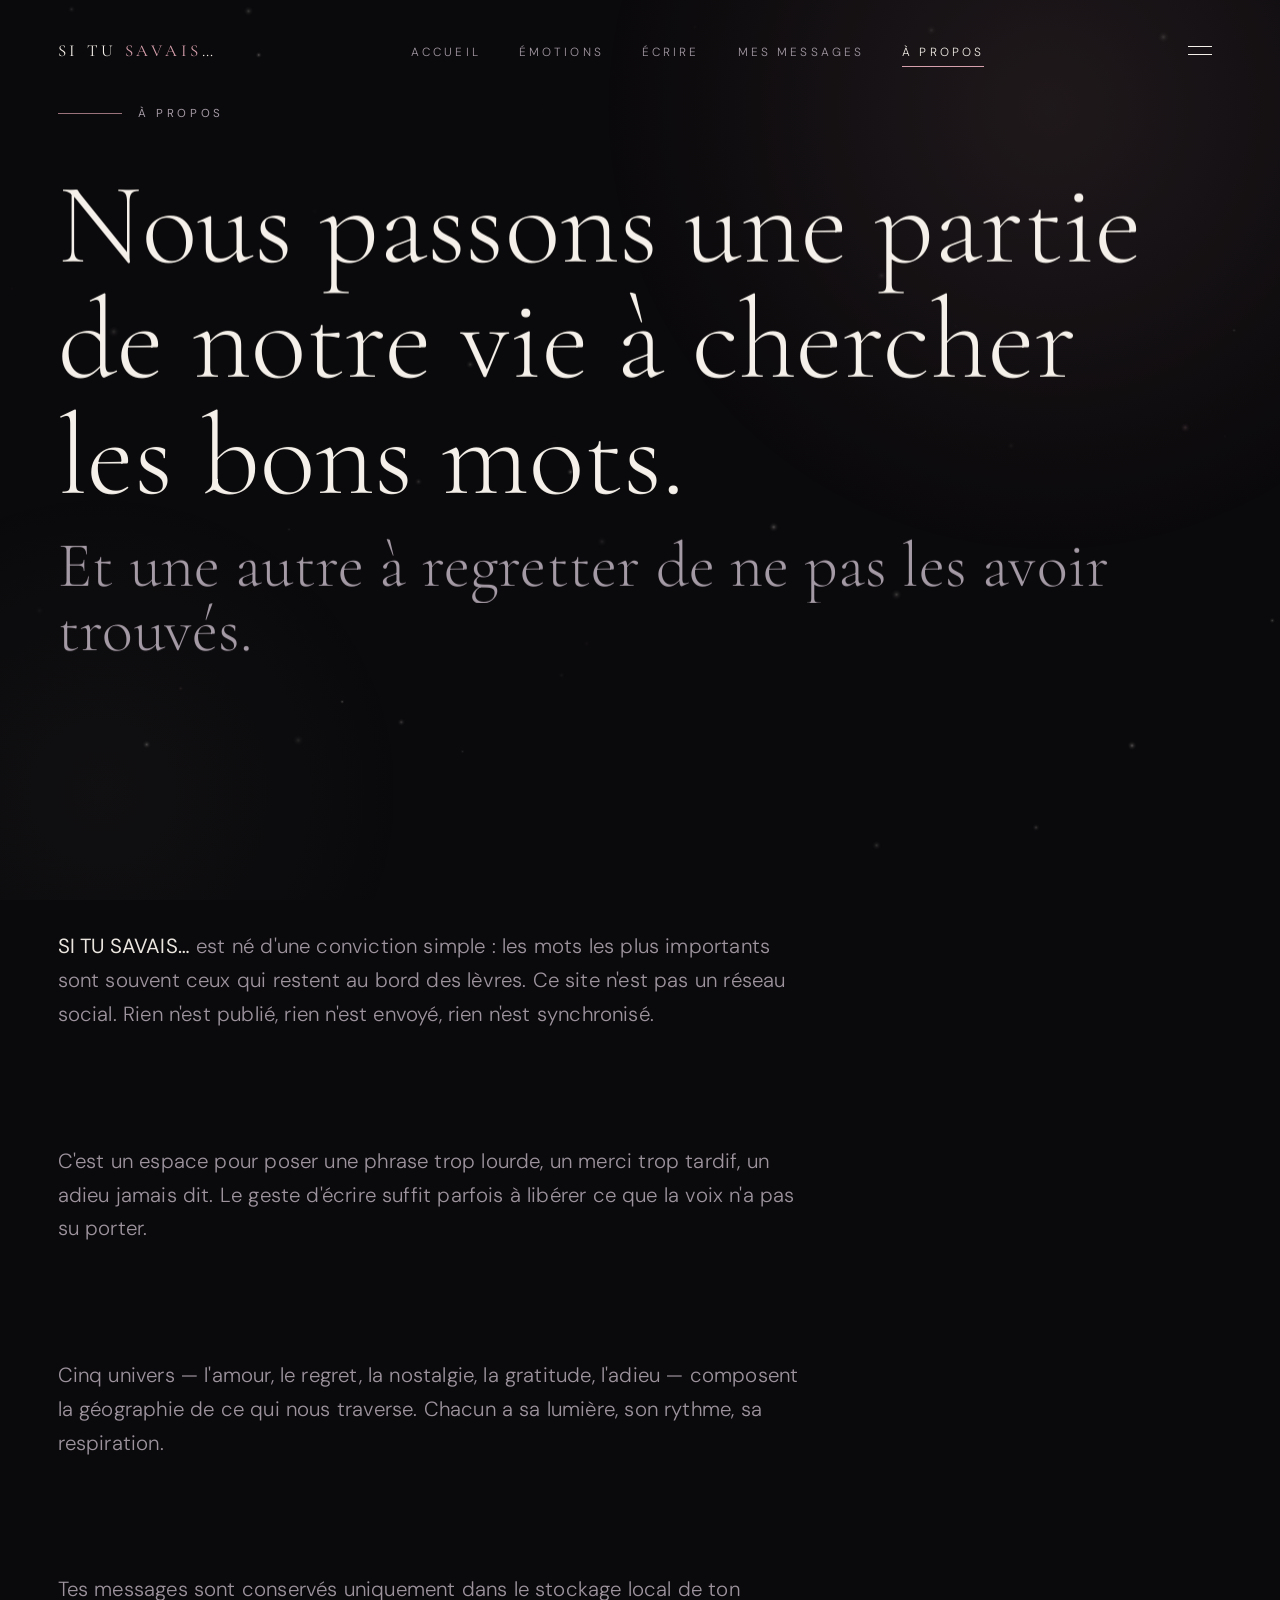
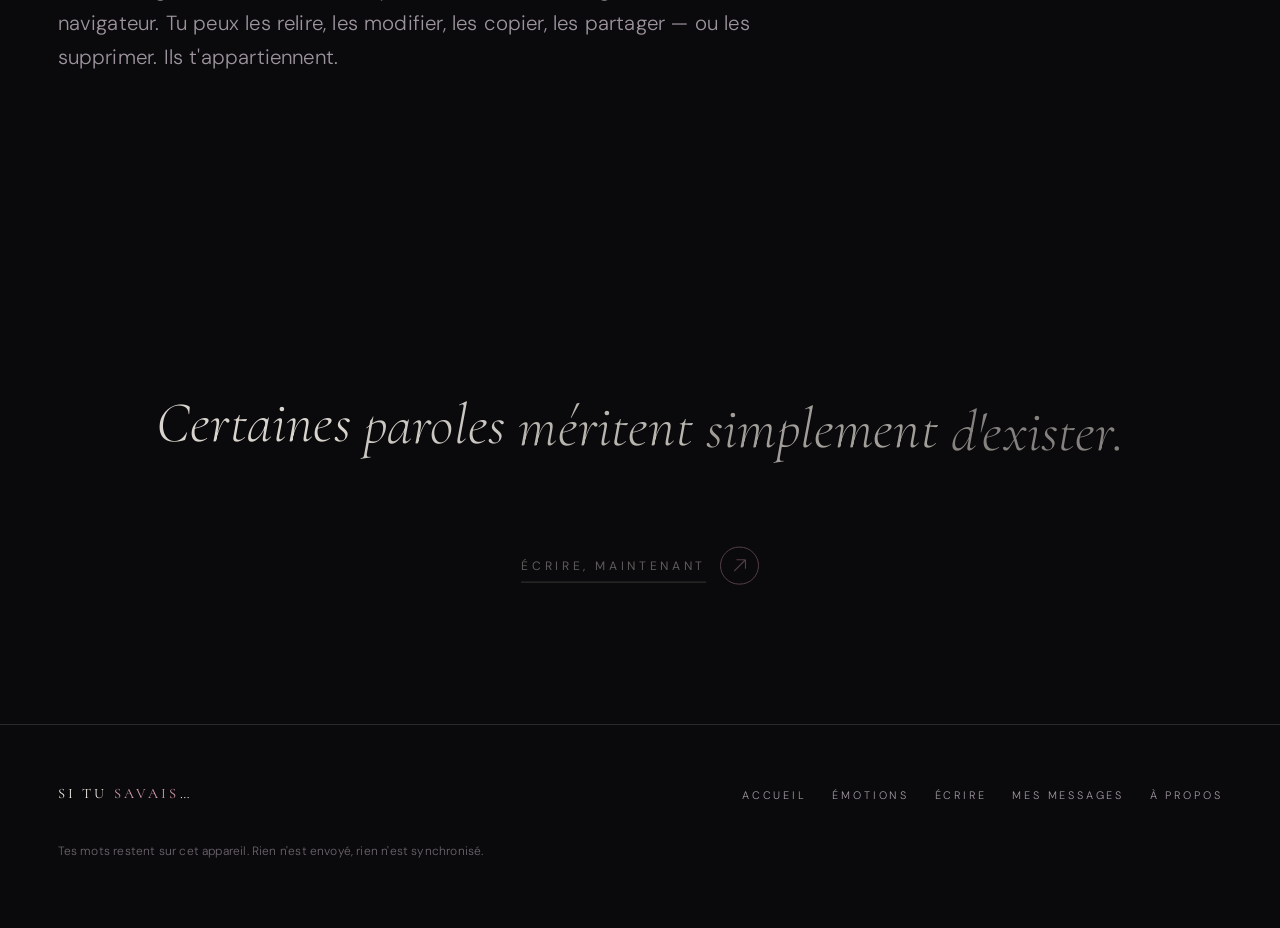
==== a-propos.html @ 4cca42a1 "Creation complète du site si tu le savais" ====
<!DOCTYPE html>
<html lang="fr" class="no-js">
<head>
  <meta charset="UTF-8">
  <meta name="viewport" content="width=device-width, initial-scale=1.0">
  <title>À propos — SI TU SAVAIS…</title>
  <meta name="description" content="Pourquoi cet espace existe : certaines paroles méritent simplement d'exister.">
  <link rel="icon" href="data:image/svg+xml,%3Csvg xmlns='http://www.w3.org/2000/svg' viewBox='0 0 32 32'%3E%3Ccircle cx='16' cy='16' r='5' fill='#D6A0AD'/%3E%3C/svg%3E">
  <link rel="preconnect" href="https://fonts.googleapis.com">
  <link rel="preconnect" href="https://fonts.gstatic.com" crossorigin>
  <link href="https://fonts.googleapis.com/css2?family=Cormorant+Garamond:ital,wght@0,300;0,400;0,500;1,300;1,400&family=DM+Sans:opsz,wght@9..40,300;9..40,400;9..40,500&display=swap" rel="stylesheet">
  <link rel="stylesheet" href="css/main.css">
  <script>document.documentElement.classList.remove('no-js');document.documentElement.classList.add('js');</script>
</head>
<body data-page="about" data-particle-density="28000">

  <a class="skip-link" href="#contenu">Aller au contenu</a>
  <canvas id="particles" aria-hidden="true"></canvas>
  <div class="aura" aria-hidden="true"></div>
  <div class="veil" id="veil" aria-hidden="true"></div>

  <header class="site-header">
    <a class="brand" href="index.html" data-nav="about">SI&nbsp;TU&nbsp;<em>SAVAIS</em>…</a>
    <nav class="nav-desktop" aria-label="Navigation principale">
      <ul class="nav-list">
        <li><a class="nav-link" href="index.html" data-nav="home">Accueil</a></li>
        <li><a class="nav-link" href="emotions.html" data-nav="emotions">Émotions</a></li>
        <li><a class="nav-link" href="ecrire.html" data-nav="ecrire">Écrire</a></li>
        <li><a class="nav-link" href="mes-messages.html" data-nav="messages">Mes messages</a></li>
        <li><a class="nav-link" href="a-propos.html" data-nav="about">À propos</a></li>
      </ul>
    </nav>
    <button class="nav-toggle" aria-expanded="false" aria-controls="menu-overlay" aria-label="Ouvrir le menu">
      <span></span><span></span>
    </button>
  </header>
  <div class="menu-overlay" id="menu-overlay">
    <ul class="menu-overlay__list">
      <li><a class="menu-overlay__link" href="index.html" data-nav="home"><span class="num">01</span>Accueil</a></li>
      <li><a class="menu-overlay__link" href="emotions.html" data-nav="emotions"><span class="num">02</span>Émotions</a></li>
      <li><a class="menu-overlay__link" href="ecrire.html" data-nav="ecrire"><span class="num">03</span>Écrire</a></li>
      <li><a class="menu-overlay__link" href="mes-messages.html" data-nav="messages"><span class="num">04</span>Mes messages</a></li>
      <li><a class="menu-overlay__link" href="a-propos.html" data-nav="about"><span class="num">05</span>À propos</a></li>
    </ul>
    <p class="menu-overlay__foot small-caps">Il y a des choses que le cœur ressent.</p>
  </div>

  <main id="contenu">

    <section class="about-opening shell" aria-label="À propos">
      <div class="eyebrow"><span class="small-caps" data-reveal="fade">À propos</span></div>
      <h1 class="display-xl" data-reveal="lines">Nous passons une partie de notre vie à chercher les bons mots.</h1>
      <h2 class="display-xl" style="color:var(--color-muted);font-size:clamp(1.9rem,5vw,4.2rem);margin-top:1.2rem" data-reveal="lines" data-reveal-delay="0.35">
        Et une autre à regretter de ne pas les avoir trouvés.
      </h2>
    </section>

    <section class="section shell" aria-label="Le concept">
      <div class="about-body">
        <p data-reveal="fade"><strong>SI TU SAVAIS…</strong> est né d'une conviction simple : les mots les plus importants sont souvent ceux qui restent au bord des lèvres. Ce site n'est pas un réseau social. Rien n'est publié, rien n'est envoyé, rien n'est synchronisé.</p>
        <p data-reveal="fade">C'est un espace pour poser une phrase trop lourde, un merci trop tardif, un adieu jamais dit. Le geste d'écrire suffit parfois à libérer ce que la voix n'a pas su porter.</p>
        <p data-reveal="fade">Cinq univers — l'amour, le regret, la nostalgie, la gratitude, l'adieu — composent la géographie de ce qui nous traverse. Chacun a sa lumière, son rythme, sa respiration.</p>
        <p data-reveal="fade" class="meta">Tes messages sont conservés uniquement dans le stockage local de ton navigateur. Tu peux les relire, les modifier, les copier, les partager — ou les supprimer. Ils t'appartiennent.</p>
      </div>
    </section>

    <section class="about-close shell" aria-label="Conclusion">
      <p class="verse" data-reveal="words" style="font-size:clamp(1.8rem,4.5vw,3.6rem)">Certaines paroles méritent simplement d'exister.</p>
      <div class="btn-row" data-reveal="fade" data-reveal-delay="0.3" style="justify-content:center;margin-top:3rem">
        <a class="btn btn--primary" href="ecrire.html">
          <span class="btn-line">Écrire, maintenant</span>
          <span class="btn-orb" aria-hidden="true"><svg viewBox="0 0 12 12" fill="none"><path d="M1 11L11 1M11 1H3M11 1V9" stroke="currentColor" stroke-width="1"/></svg></span>
        </a>
      </div>
    </section>
  </main>


  <footer class="site-footer">
    <div class="shell footer-inner">
      <a class="brand" href="index.html">SI&nbsp;TU&nbsp;<em>SAVAIS</em>…</a>
      <nav aria-label="Navigation pied de page">
        <ul>
          <li><a href="index.html">Accueil</a></li>
          <li><a href="emotions.html">Émotions</a></li>
          <li><a href="ecrire.html">Écrire</a></li>
          <li><a href="mes-messages.html">Mes messages</a></li>
          <li><a href="a-propos.html">À propos</a></li>
        </ul>
      </nav>
      <p class="footer-note">Tes mots restent sur cet appareil. Rien n'est envoyé, rien n'est synchronisé.</p>
    </div>
  </footer>
  <script src="assets/vendor/gsap.min.js"></script>
  <script src="assets/vendor/ScrollTrigger.min.js"></script>
  <script src="assets/vendor/lenis.min.js"></script>
  <script src="js/motion.js"></script>
  <script src="js/particles.js"></script>
  <script src="js/cursor.js"></script>
  <script src="js/store.js"></script>
  <script src="js/app.js"></script>
</body>
</html>
---- css/main.css ----
/* ==========================================================================
   SI TU SAVAIS… — Design system
   Cinéma d'auteur × minimalisme éditorial × motion design
   ========================================================================== */

/* ---------- 1. Variables ---------- */
:root {
  --color-black: #0A090B;
  --color-dark: #151218;
  --color-white: #F5F0E9;
  --color-muted: #A49AA5;
  --color-pink: #D6A0AD;
  --color-red: #A84258;
  --color-red-soft: #C4697E; /* lisibilité accrue pour petits textes chauds */

  --font-display: "Cormorant Garamond", "Cormorant", Georgia, "Times New Roman", serif;
  --font-sans: "DM Sans", "Segoe UI", system-ui, sans-serif;

  --ease-cinema: cubic-bezier(0.19, 1, 0.22, 1);
  --ease-soft: cubic-bezier(0.33, 1, 0.68, 1);

  --shell: 1440px;
  --pad-x: clamp(1.25rem, 4.5vw, 4.5rem);
  --section-y: clamp(7rem, 16vh, 13rem);

  --hairline: 1px solid rgba(245, 240, 233, 0.14);
  --hairline-soft: 1px solid rgba(245, 240, 233, 0.07);

  /* accent par univers (surchargeable) */
  --accent: var(--color-pink);
  --accent-dim: rgba(214, 160, 173, 0.14);
}

body[data-emotion="amour"]     { --accent: var(--color-pink);   --accent-dim: rgba(214,160,173,.13); }
body[data-emotion="regret"]    { --accent: var(--color-red-soft); --accent-dim: rgba(168,66,88,.16); }
body[data-emotion="nostalgie"] { --accent: #B9AECC;             --accent-dim: rgba(185,174,204,.10); }
body[data-emotion="gratitude"] { --accent: #E4C99B;             --accent-dim: rgba(228,201,155,.12); }
body[data-emotion="adieu"]     { --accent: var(--color-muted);  --accent-dim: rgba(164,154,165,.08); }

/* ---------- 2. Base ---------- */
*, *::before, *::after { box-sizing: border-box; }

html {
  scroll-behavior: smooth;
  -webkit-text-size-adjust: 100%;
}

html.is-locked { overflow: hidden; }

body {
  margin: 0;
  background: var(--color-black);
  color: var(--color-white);
  font-family: var(--font-sans);
  font-weight: 300;
  font-size: clamp(1rem, 0.4vw + 0.92rem, 1.125rem);
  line-height: 1.65;
  letter-spacing: 0.01em;
  overflow-x: clip;
  min-height: 100vh;
}

img, svg, canvas { display: block; max-width: 100%; }

::selection { background: var(--color-pink); color: var(--color-black); }

:focus-visible {
  outline: 2px solid var(--color-pink);
  outline-offset: 3px;
  border-radius: 1px;
}

a { color: inherit; text-decoration: none; }
button { font: inherit; color: inherit; background: none; border: none; cursor: pointer; }

/* Scrollbar discrète */
@supports (scrollbar-width: thin) {
  html { scrollbar-width: thin; scrollbar-color: rgba(245,240,233,.18) transparent; }
}

/* ---------- 3. Utilitaires ---------- */
.shell {
  width: min(100% - 2 * var(--pad-x), var(--shell));
  margin-inline: auto;
}

.visually-hidden {
  position: absolute; width: 1px; height: 1px; padding: 0; margin: -1px;
  overflow: hidden; clip: rect(0 0 0 0); white-space: nowrap; border: 0;
}

.skip-link {
  position: fixed; top: 0.75rem; left: 0.75rem; z-index: 500;
  padding: 0.7rem 1.1rem;
  background: var(--color-white); color: var(--color-black);
  font-family: var(--font-sans); font-size: 0.8rem; letter-spacing: 0.08em;
  text-transform: uppercase; text-decoration: none;
  transform: translateY(-300%);
  transition: transform 0.3s var(--ease-soft);
}
.skip-link:focus-visible { transform: translateY(0); }

.hairline-x { border-top: var(--hairline); }

.small-caps {
  font-family: var(--font-sans);
  font-size: 0.72rem;
  font-weight: 400;
  letter-spacing: 0.32em;
  text-transform: uppercase;
  color: var(--color-muted);
}

/* ---------- 4. Typographie expressive ---------- */
.display-xxl {
  font-family: var(--font-display);
  font-weight: 300;
  font-size: clamp(3.4rem, 13.5vw, 12.5rem);
  line-height: 0.95;
  letter-spacing: 0.015em;
  margin: 0;
}
.display-xl {
  font-family: var(--font-display);
  font-weight: 300;
  font-size: clamp(2.9rem, 9vw, 8rem);
  line-height: 1;
  margin: 0;
}
.display-lg {
  font-family: var(--font-display);
  font-weight: 300;
  font-size: clamp(2.3rem, 6.5vw, 5.5rem);
  line-height: 1.05;
  margin: 0;
}
.display-md {
  font-family: var(--font-display);
  font-weight: 300;
  font-size: clamp(1.7rem, 3.6vw, 3.1rem);
  line-height: 1.15;
  margin: 0;
}
.verse {
  font-family: var(--font-display);
  font-style: italic;
  font-weight: 300;
  font-size: clamp(1.5rem, 3.2vw, 2.9rem);
  line-height: 1.35;
  margin: 0;
}
.lead {
  font-family: var(--font-display);
  font-weight: 300;
  font-size: clamp(1.25rem, 2.2vw, 1.9rem);
  line-height: 1.5;
  color: var(--color-white);
  max-width: 34ch;
}
.meta { color: var(--color-muted); font-size: 0.85rem; }
.accent { color: var(--accent); }

/* Masques typographiques posés par le moteur JS */
.l { display: block; overflow: hidden; padding-bottom: 0.14em; margin-bottom: -0.14em; }
.l-in { display: block; will-change: transform; }
.w { display: inline-block; white-space: pre; }
.ch { display: inline-block; white-space: pre; will-change: transform; }

/* Défaillance douce : si le moteur ne démarre pas, tout reste visible */
html.no-anim [data-reveal],
html.no-js [data-reveal] { opacity: 1 !important; transform: none !important; filter: none !important; }
html.no-anim .l-in { transform: none !important; }
html.no-anim .ch { transform: none !important; opacity: 1 !important; }

/* ---------- 5. Couches d'ambiance ---------- */
#particles {
  position: fixed; inset: 0; z-index: 0;
  pointer-events: none;
}
.aura {
  position: fixed; inset: 0; z-index: 0; pointer-events: none;
  background:
    radial-gradient(58vw 58vw at 82% 12%, var(--accent-dim), transparent 62%),
    radial-gradient(44vw 44vw at 8% 88%, rgba(245,240,233,0.045), transparent 60%);
  opacity: 0;
}
html.no-js .aura, html.no-anim .aura { opacity: 1; }

.grain {
  position: fixed; inset: -50%; z-index: 90; pointer-events: none;
  width: 200%; height: 200%;
  background-image: url("data:image/svg+xml,%3Csvg xmlns='http://www.w3.org/2000/svg' width='240' height='240'%3E%3Cfilter id='n'%3E%3CfeTurbulence type='fractalNoise' baseFrequency='0.9' numOctaves='2' stitchTiles='stitch'/%3E%3C/filter%3E%3Crect width='100%25' height='100%25' filter='url(%23n)' opacity='0.5'/%3E%3C/svg%3E");
  opacity: 0.05;
  mix-blend-mode: overlay;
}

main { position: relative; z-index: 1; }

/* ---------- 6. Header / navigation ---------- */
.site-header {
  position: fixed; top: 0; left: 0; right: 0; z-index: 120;
  padding: 1.4rem var(--pad-x);
  display: flex; align-items: center; justify-content: space-between;
  mix-blend-mode: normal;
  opacity: 0; /* révélé par JS */
}
html.no-js .site-header, html.no-anim .site-header { opacity: 1; }

.brand {
  font-family: var(--font-display);
  font-size: 1.05rem;
  letter-spacing: 0.22em;
  text-transform: uppercase;
  font-weight: 400;
}
.brand em { font-style: normal; color: var(--color-pink); }

.nav-desktop { display: none; }
.nav-list {
  display: flex; gap: clamp(1.4rem, 3vw, 2.8rem);
  list-style: none; margin: 0; padding: 0;
}
.nav-link {
  position: relative;
  font-size: 0.74rem;
  letter-spacing: 0.26em;
  text-transform: uppercase;
  color: var(--color-muted);
  padding: 0.6rem 0;
  transition: color 0.4s var(--ease-soft);
}
.nav-link::after {
  content: "";
  position: absolute; left: 0; bottom: 0.15rem;
  width: 100%; height: 1px;
  background: currentColor;
  transform: scaleX(0); transform-origin: right;
  transition: transform 0.55s var(--ease-cinema);
}
.nav-link:hover, .nav-link:focus-visible { color: var(--color-white); }
.nav-link:hover::after, .nav-link:focus-visible::after { transform: scaleX(1); transform-origin: left; }
.nav-link[aria-current="page"] { color: var(--color-white); }
.nav-link[aria-current="page"]::after { transform: scaleX(1); background: var(--color-pink); }

@media (min-width: 900px) {
  .site-header { padding-block: 1.8rem; }
  .nav-desktop { display: block; }
  .nav-toggle { display: none; }
}

/* Bouton menu mobile */
.nav-toggle {
  position: relative; z-index: 310;
  display: inline-flex; flex-direction: column; justify-content: center; gap: 7px;
  width: 44px; height: 44px; padding: 10px;
}
.nav-toggle span {
  display: block; height: 1px; width: 100%;
  background: var(--color-white);
  transition: transform 0.5s var(--ease-cinema), opacity 0.3s;
}
.nav-toggle[aria-expanded="true"] span:nth-child(1) { transform: translateY(4px) rotate(45deg); }
.nav-toggle[aria-expanded="true"] span:nth-child(2) { transform: translateY(-4px) rotate(-45deg); }

/* Menu plein écran */
.menu-overlay {
  position: fixed; inset: 0; z-index: 300;
  display: grid; align-content: center;
  padding: var(--pad-x);
  background: rgba(10, 9, 11, 0.96);
  visibility: hidden; opacity: 0;
}
.menu-overlay.is-open { visibility: visible; }
.menu-overlay__list { list-style: none; margin: 0; padding: 0; display: grid; gap: 0.4rem; }
.menu-overlay__link {
  display: inline-block;
  font-family: var(--font-display);
  font-size: clamp(2.2rem, 9vw, 4rem);
  line-height: 1.25;
  color: var(--color-white);
}
.menu-overlay__link .num {
  font-family: var(--font-sans);
  font-size: 0.7rem; letter-spacing: 0.3em; color: var(--color-muted);
  margin-right: 1rem; vertical-align: super;
}
.menu-overlay__foot { margin-top: 3rem; }

/* ---------- 7. Boutons ---------- */
.btn {
  --btn-gap: 0.9rem;
  display: inline-flex; align-items: center; gap: var(--btn-gap);
  padding: 1.05rem 0.4rem;
  font-size: 0.76rem; font-weight: 400;
  letter-spacing: 0.3em; text-transform: uppercase;
  color: var(--color-white);
  min-height: 44px;
}
.btn .btn-line {
  position: relative; display: inline-block;
}
.btn .btn-line::after {
  content: ""; position: absolute; left: 0; bottom: -0.45rem;
  width: 100%; height: 1px; background: currentColor;
  transform: scaleX(1); transform-origin: left;
  transition: transform 0.6s var(--ease-cinema);
  opacity: 0.55;
}
.btn .btn-orb {
  display: inline-flex; align-items: center; justify-content: center;
  width: 2.4rem; height: 2.4rem;
  border: 1px solid rgba(245, 240, 233, 0.28);
  border-radius: 50%;
  transition: transform 0.6s var(--ease-cinema), background-color 0.4s, border-color 0.4s;
}
.btn .btn-orb svg { width: 0.85rem; height: 0.85rem; stroke: currentColor; }
.btn:hover .btn-orb, .btn:focus-visible .btn-orb {
  transform: translate(3px, -3px);
  background: var(--accent-dim);
  border-color: var(--accent);
}
.btn:hover .btn-line::after, .btn:focus-visible .btn-line::after { transform: scaleX(0.35); }
.btn--primary .btn-orb { border-color: var(--accent); color: var(--accent); }
.btn--ghost { color: var(--color-muted); }
.btn--ghost:hover, .btn--ghost:focus-visible { color: var(--color-white); }

.btn-row { display: flex; flex-wrap: wrap; gap: clamp(1.2rem, 3vw, 2.8rem); align-items: center; }

/* ---------- 8. Voile de transition entre pages ---------- */
.veil {
  position: fixed; inset: 0; z-index: 400;
  background: var(--color-black);
  transform: scaleY(0); transform-origin: top;
  pointer-events: none;
  visibility: hidden;
}
.veil::after {
  content: ""; position: absolute; left: 0; right: 0; top: 50%; height: 1px;
  background: linear-gradient(90deg, transparent, rgba(214,160,173,0.5), transparent);
}
html.no-js .veil, html.no-anim .veil { display: none; }

/* ---------- 9. Introduction cinématique ---------- */
.intro {
  position: fixed; inset: 0; z-index: 600;
  background: var(--color-black);
  display: grid; place-items: center;
  overflow: hidden;
}
html.no-js .intro { display: none; }

.intro__stage { position: relative; width: 100%; height: 100%; }
#intro-particles { position: absolute; inset: 0; }

.intro__core {
  position: absolute; left: 50%; top: 50%;
  width: 8px; height: 8px; margin: -4px 0 0 -4px;
  border-radius: 50%;
  background: radial-gradient(circle, #fff 0%, var(--color-pink) 55%, transparent 75%);
  box-shadow: 0 0 22px 4px rgba(214, 160, 173, 0.5), 0 0 90px 24px rgba(214, 160, 173, 0.16);
  opacity: 0;
}

.intro__phrase {
  position: absolute; inset: 0;
  display: grid; place-content: center; text-align: center;
  padding: 0 var(--pad-x);
}
.intro__phrase .verse { font-size: clamp(1.6rem, 4vw, 3.4rem); }

.intro__beam {
  position: absolute; left: 0; right: 0; top: 50%;
  height: 1px; margin-top: -0.5px;
  background: linear-gradient(90deg, transparent, var(--color-white) 18%, var(--color-pink) 50%, var(--color-white) 82%, transparent);
  transform: scaleX(0);
  box-shadow: 0 0 18px rgba(214,160,173,0.55);
  opacity: 0;
}

.intro__frag { /* fragments typographiques */
  position: absolute;
  font-family: var(--font-sans);
  font-size: 0.72rem; letter-spacing: 0.42em;
  text-transform: uppercase;
  color: var(--color-muted);
  opacity: 0;
  white-space: nowrap;
}

.intro__title {
  position: absolute; inset: 0;
  display: grid; place-content: center; text-align: center;
  padding: 0 var(--pad-x);
}
.intro__title .display-xxl { letter-spacing: 0.06em; }
.intro__title .glow {
  position: absolute; left: 50%; top: 50%;
  width: 72vmin; height: 72vmin; transform: translate(-50%, -50%);
  background: radial-gradient(circle, rgba(214,160,173,0.16), transparent 60%);
  opacity: 0; pointer-events: none;
}
.intro__title .tg { display: inline-block; overflow: hidden; padding-bottom: 0.1em; margin-bottom: -0.1em; }
.intro__title .tg-in { display: inline-block; will-change: transform; }

.intro__phrase2 {
  position: absolute; left: 0; right: 0; top: calc(50% + clamp(4.5rem, 16vw, 12rem));
  text-align: center; opacity: 0;
}
.intro__phrase2 .verse { font-size: clamp(1.1rem, 2.4vw, 1.8rem); color: var(--color-muted); }

.intro__skip {
  position: absolute; bottom: clamp(1.6rem, 5vh, 3.2rem); left: 50%;
  transform: translateX(-50%);
  font-size: 0.68rem; letter-spacing: 0.34em; text-transform: uppercase;
  color: var(--color-muted);
  padding: 0.9rem 1.2rem;
  opacity: 0;
  transition: color 0.4s;
}
.intro__skip:hover, .intro__skip:focus-visible { color: var(--color-white); }
.intro__skip::after {
  content: ""; position: absolute; left: 50%; bottom: 0.35rem;
  width: 3.5rem; height: 1px; margin-left: -1.75rem;
  background: currentColor; opacity: 0.4;
}

/* ---------- 10. Sections génériques ---------- */
.section { position: relative; padding-block: var(--section-y); }
.section--full { min-height: 100svh; display: grid; align-content: center; }

.eyebrow {
  display: flex; align-items: center; gap: 1rem;
  margin-bottom: clamp(2rem, 5vh, 3.5rem);
}
.eyebrow::before {
  content: ""; width: clamp(2rem, 5vw, 4rem); height: 1px;
  background: var(--accent); opacity: 0.7;
}

/* ---------- 11. Accueil — HERO ---------- */
.hero {
  min-height: 100svh;
  display: grid; align-content: end;
  padding-block: clamp(7rem, 18vh, 11rem) clamp(4rem, 9vh, 7rem);
  position: relative;
}
.hero__meta {
  position: absolute; top: 50%; right: var(--pad-x);
  transform: translateY(-50%) rotate(180deg);
  writing-mode: vertical-rl;
  display: none;
}
@media (min-width: 1100px) { .hero__meta { display: block; } }
.hero__index {
  position: absolute; top: clamp(7rem, 16vh, 10rem); right: var(--pad-x);
  font-family: var(--font-display); font-style: italic;
  color: var(--color-muted); font-size: clamp(0.95rem, 1.4vw, 1.2rem);
}
.hero__title { margin-bottom: clamp(2rem, 5vh, 3.5rem); }
.hero__title .row { display: block; }
.hero__title .indent { padding-left: clamp(2rem, 12vw, 12rem); }
.hero__sub { display: grid; gap: 1.1rem; max-width: 46ch; margin-bottom: clamp(2.6rem, 6vh, 4rem); }
.hero__sub p { margin: 0; color: var(--color-muted); font-size: clamp(1rem, 1.4vw, 1.2rem); }
.hero__sub p strong { color: var(--color-white); font-weight: 400; }
.hero__scroll {
  position: absolute; bottom: clamp(1.4rem, 4vh, 2.6rem); right: var(--pad-x);
  font-size: 0.65rem; letter-spacing: 0.3em; text-transform: uppercase; color: var(--color-muted);
  display: flex; align-items: center; gap: 0.8rem;
}
.hero__scroll::after {
  content: ""; width: 1px; height: 2.6rem; background: var(--color-muted); opacity: 0.5;
  animation: heroLine 2.6s var(--ease-soft) infinite;
}
@keyframes heroLine {
  0% { transform: scaleY(0); transform-origin: top; }
  50% { transform: scaleY(1); transform-origin: top; }
  51% { transform-origin: bottom; }
  100% { transform: scaleY(0); transform-origin: bottom; }
}

/* ---------- 12. Accueil — LE SILENCE ---------- */
.silence { height: 240vh; position: relative; }
.silence__sticky {
  position: sticky; top: 0; height: 100svh;
  display: grid; place-items: center;
  overflow: clip;
}
.silence__frame { text-align: center; padding: 0 var(--pad-x); position: relative; width: 100%; }
.silence__p { position: relative; }
.silence__p + .silence__p { position: absolute; inset: 0; display: grid; place-items: center; }
.silence__p .num {
  display: block; margin-bottom: 1.6rem;
  font-size: 0.68rem; letter-spacing: 0.4em; color: var(--color-muted);
}
.silence__rule {
  width: 1px; height: clamp(4rem, 12vh, 8rem);
  margin: 2.4rem auto 0; background: rgba(245,240,233,0.25);
  transform: scaleY(0); transform-origin: top;
}
html.no-js .silence, html.no-anim .silence { height: auto; }
html.no-js .silence__sticky, html.no-anim .silence__sticky { height: auto; padding-block: var(--section-y); position: relative; }
html.no-js .silence__p + .silence__p, html.no-anim .silence__p + .silence__p { position: static; margin-top: 4rem; }
html.no-js .silence__rule, html.no-anim .silence__rule { transform: none; }

/* ---------- 13. Accueil — LES CINQ ÉMOTIONS ---------- */
.emotions-list { display: block; }
.emotion-row {
  position: relative;
  display: grid;
  grid-template-columns: auto 1fr auto;
  align-items: baseline;
  gap: clamp(1rem, 4vw, 4rem);
  padding: clamp(2.4rem, 6vh, 4.2rem) 0;
  border-top: var(--hairline);
  overflow: clip;
}
.emotion-row:last-child { border-bottom: var(--hairline); }
.emotion-row::before {
  content: ""; position: absolute; inset: 0;
  background: radial-gradient(60vw 120% at var(--rx, 30%) 50%, var(--row-tint, rgba(214,160,173,.08)), transparent 70%);
  opacity: 0; transition: opacity 0.8s var(--ease-soft);
  pointer-events: none;
}
.emotion-row:hover::before, .emotion-row:focus-visible::before { opacity: 1; }
.emotion-row__num {
  font-family: var(--font-display); font-style: italic;
  color: var(--color-muted); font-size: clamp(0.9rem, 1.5vw, 1.25rem);
  min-width: 2.6rem;
}
.emotion-row__body { min-width: 0; }
.emotion-row__name {
  font-family: var(--font-display); font-weight: 300;
  font-size: clamp(2.6rem, 8.5vw, 7.5rem);
  line-height: 1;
  margin: 0;
  transition: transform 0.9s var(--ease-cinema), color 0.6s;
}
.emotion-row:hover .emotion-row__name,
.emotion-row:focus-visible .emotion-row__name { transform: translateX(clamp(0.6rem, 2vw, 2rem)); color: var(--row-accent, var(--color-pink)); }
.emotion-row__quote {
  margin: 0.9rem 0 0;
  font-family: var(--font-display); font-style: italic;
  color: var(--color-muted);
  font-size: clamp(1rem, 1.8vw, 1.35rem);
  max-width: 38ch;
  opacity: 0.85;
  transition: opacity 0.6s;
}
.emotion-row:hover .emotion-row__quote { opacity: 1; }
.emotion-row__arrow {
  align-self: center;
  width: 2.6rem; height: 2.6rem;
  display: grid; place-items: center;
  border: 1px solid rgba(245,240,233,0.2); border-radius: 50%;
  color: var(--color-muted);
  transition: transform 0.7s var(--ease-cinema), color 0.5s, border-color 0.5s;
}
.emotion-row__arrow svg { width: 0.8rem; height: 0.8rem; }
.emotion-row:hover .emotion-row__arrow,
.emotion-row:focus-visible .emotion-row__arrow {
  transform: rotate(45deg);
  color: var(--color-white); border-color: var(--row-accent, var(--color-pink));
}

/* ---------- 14. Accueil — MOTS JAMAIS ENVOYÉS ---------- */
.unsent { min-height: 110svh; display: grid; align-content: center; text-align: center; }
.unsent__stage {
  position: relative;
  min-height: clamp(16rem, 34vh, 24rem);
  display: grid; place-items: center;
  margin-block: clamp(2.5rem, 6vh, 4rem);
}
.unsent__item {
  position: absolute; inset: 0;
  display: grid; place-items: center;
  padding: 0 var(--pad-x);
  visibility: hidden;
}
.unsent__item.is-active { visibility: visible; }
.unsent__item .verse { max-width: 24ch; }
.unsent__count { margin-top: 1.2rem; }

/* ---------- 15. Accueil — CTA ---------- */
.cta-final { min-height: 90svh; display: grid; place-content: center; text-align: center; }
.cta-final .verse { max-width: 22ch; margin-inline: auto; }
.cta-final .btn-row { justify-content: center; margin-top: clamp(2.5rem, 6vh, 4rem); }

/* ---------- 16. Pages émotion ---------- */
.emotion-hero {
  min-height: 100svh;
  display: grid; align-content: center;
  position: relative;
  overflow: clip;
  padding-top: clamp(6rem, 14vh, 9rem);
}
.emotion-hero__num {
  position: absolute; top: clamp(6.5rem, 15vh, 9.5rem); left: var(--pad-x);
}
.emotion-hero__center { text-align: left; max-width: 1200px; }
.emotion-hero__name { margin: 1.2rem 0 2rem; }
.emotion-hero__phrase { max-width: 30ch; }
.emotion-hero__hint {
  position: absolute; bottom: clamp(1.6rem, 5vh, 3rem); left: 50%;
  transform: translateX(-50%);
  font-size: 0.66rem; letter-spacing: 0.34em; text-transform: uppercase;
  color: var(--color-muted);
}

/* mots flottants décoratifs (AMOUR / NOSTALGIE) */
.float-word {
  position: absolute;
  font-family: var(--font-display); font-style: italic;
  color: var(--color-muted);
  opacity: 0;
  pointer-events: none;
  white-space: nowrap;
}
.float-word--lg { font-size: clamp(1.4rem, 3vw, 2.6rem); color: rgba(245,240,233,0.4); }

/* fragments narratifs communs */
.fragments { display: grid; gap: clamp(5rem, 14vh, 9rem); }
.fragment { display: grid; grid-template-columns: 1fr min(56ch, 62%); gap: clamp(1.5rem, 4vw, 4rem); align-items: start; }
.fragment__num { color: var(--color-muted); padding-top: 0.6em; }
.fragment--right { grid-template-columns: min(56ch, 62%) 1fr; }
.fragment--right .fragment__num { order: 2; text-align: right; }
.fragment__text .verse { color: var(--color-white); }

.emotion-narration { border-top: var(--hairline); padding-top: clamp(3rem, 8vh, 5rem); }
.emotion-narration .narration {
  font-family: var(--font-display);
  font-size: clamp(1.3rem, 2.4vw, 2rem);
  line-height: 1.6;
  max-width: 52ch;
  color: var(--color-white);
}
.emotion-narration .narration em { color: var(--accent); font-style: italic; }

.emotion-next {
  border-top: var(--hairline);
  padding-block: clamp(4rem, 10vh, 7rem);
  display: grid; gap: clamp(2rem, 5vh, 3rem);
}
.emotion-next__row { display: flex; justify-content: space-between; align-items: center; gap: 2rem; flex-wrap: wrap; }
.next-link { display: inline-flex; align-items: baseline; gap: 1.2rem; }
.next-link .label { font-size: 0.68rem; letter-spacing: 0.3em; text-transform: uppercase; color: var(--color-muted); }
.next-link .target {
  font-family: var(--font-display);
  font-size: clamp(1.8rem, 4vw, 3.2rem);
  transition: color 0.5s, transform 0.8s var(--ease-cinema);
  display: inline-block;
}
.next-link:hover .target { color: var(--color-pink); transform: translateX(0.6rem); }

/* ---------- 17. Hub émotions ---------- */
.emotions-hub-intro { min-height: 78svh; display: grid; align-content: center; }

/* ---------- 18. Éditeur ---------- */
.editor-grid {
  display: grid; gap: clamp(3rem, 6vw, 5.5rem);
  grid-template-columns: 1fr;
}
@media (min-width: 1000px) {
  .editor-grid { grid-template-columns: minmax(0, 7fr) minmax(0, 5fr); align-items: start; }
}
.field { display: grid; gap: 0.7rem; margin-bottom: 2.4rem; border: none; padding: 0; }
.field > label, .field > .field-label {
  font-size: 0.7rem; letter-spacing: 0.3em; text-transform: uppercase; color: var(--color-muted);
}
.field input, .field select, .field textarea {
  font-family: var(--font-display);
  font-size: 1.25rem;
  color: var(--color-white);
  background: transparent;
  border: none; border-bottom: var(--hairline);
  border-radius: 0;
  padding: 0.7rem 0.1rem;
  width: 100%;
  transition: border-color 0.4s;
}
.field textarea { min-height: 11rem; resize: vertical; line-height: 1.6; }
.field input:focus, .field select:focus, .field textarea:focus {
  outline: none; border-bottom-color: var(--color-pink);
}
.field select {
  appearance: none; -webkit-appearance: none;
  background-image: url("data:image/svg+xml,%3Csvg xmlns='http://www.w3.org/2000/svg' width='12' height='8' viewBox='0 0 12 8'%3E%3Cpath d='M1 1l5 5 5-5' fill='none' stroke='%23A49AA5' stroke-width='1'/%3E%3C/svg%3E");
  background-repeat: no-repeat; background-position: right 0.3rem center;
  cursor: pointer;
}
.field select option { background: var(--color-dark); color: var(--color-white); }
.field__hint { display: flex; justify-content: space-between; gap: 1rem; }
.field__error { color: var(--color-red-soft); font-size: 0.85rem; min-height: 1.2em; margin: 0; }

/* aperçu live */
.preview { position: sticky; top: 7rem; }
.preview__stage {
  position: relative;
  border: var(--hairline-soft);
  padding: clamp(2rem, 4vw, 3.2rem);
  min-height: 22rem;
  display: grid; grid-template-rows: auto 1fr auto; gap: 1.5rem;
  background: radial-gradient(80% 60% at 50% 0%, rgba(214,160,173,0.05), transparent 70%);
}
.preview__msg {
  font-family: var(--font-display); font-style: italic;
  font-size: clamp(1.3rem, 2vw, 1.7rem); line-height: 1.55;
  overflow-wrap: break-word;
}
.preview__placeholder { color: rgba(245,240,233,0.35); }
.preview__sign { text-align: right; color: var(--color-muted); font-family: var(--font-display); font-size: 1.1rem; }

/* Scène de révélation */
.reveal-scene {
  position: fixed; inset: 0; z-index: 350;
  background: var(--color-black);
  display: grid;
  grid-template-rows: 1fr auto;
  padding: clamp(2rem, 6vh, 4rem) var(--pad-x);
  visibility: hidden; opacity: 0;
}
.reveal-scene.is-open { visibility: visible; }
.preview__msg, .reveal-scene__msg { white-space: pre-wrap; }
.reveal-scene__body { display: grid; place-content: center; text-align: center; gap: 2.2rem; }
.reveal-scene__emotion { justify-self: center; }
.reveal-scene__msg {
  font-family: var(--font-display); font-style: italic;
  font-size: clamp(1.6rem, 3.6vw, 3rem); line-height: 1.5;
  max-width: 30ch; margin-inline: auto;
  overflow-wrap: break-word;
}
.reveal-scene__meta { color: var(--color-muted); font-family: var(--font-display); font-size: 1.15rem; }
.reveal-scene__actions {
  display: flex; flex-wrap: wrap; justify-content: center; gap: clamp(1rem, 3vw, 2.4rem);
  padding-top: clamp(1.5rem, 4vh, 2.5rem);
}

/* ---------- 19. Mes messages ---------- */
.filters { display: flex; flex-wrap: wrap; gap: 0.6rem 1.6rem; margin-bottom: clamp(2.5rem, 6vh, 4rem); }
.filter-btn {
  font-size: 0.7rem; letter-spacing: 0.26em; text-transform: uppercase;
  color: var(--color-muted); padding: 0.8rem 0.2rem; min-height: 44px;
  position: relative;
  transition: color 0.4s;
}
.filter-btn::after {
  content: ""; position: absolute; left: 0; bottom: 0.45rem; width: 100%; height: 1px;
  background: var(--color-pink); transform: scaleX(0); transform-origin: left;
  transition: transform 0.5s var(--ease-cinema);
}
.filter-btn[aria-pressed="true"] { color: var(--color-white); }
.filter-btn[aria-pressed="true"]::after { transform: scaleX(1); }

.msg-row {
  display: grid;
  grid-template-columns: minmax(0, 1fr) auto;
  gap: 1rem 2rem;
  align-items: baseline;
  width: 100%; text-align: left;
  padding: clamp(1.8rem, 4vh, 2.6rem) 0;
  border-top: var(--hairline);
  transition: transform 0.8s var(--ease-cinema);
}
.msg-row:hover, .msg-row:focus-visible { transform: translateX(0.8rem); }
.msg-row:last-of-type { border-bottom: var(--hairline); }
.msg-row__emotion { grid-column: 1 / -1; color: var(--msg-accent, var(--color-pink)); }
.msg-row__excerpt {
  margin: 0;
  font-family: var(--font-display); font-style: italic;
  font-size: clamp(1.15rem, 2vw, 1.55rem);
  color: var(--color-white);
  overflow: hidden; text-overflow: ellipsis; white-space: nowrap;
}
.msg-row__meta { color: var(--color-muted); font-size: 0.82rem; white-space: nowrap; }

.empty-state {
  min-height: 60svh; display: grid; place-content: center; justify-items: center;
  text-align: center; gap: 2.4rem;
}
.empty-state__dot {
  width: 10px; height: 10px; border-radius: 50%;
  background: radial-gradient(circle, #fff 0%, var(--color-pink) 60%, transparent 78%);
  box-shadow: 0 0 26px 6px rgba(214,160,173,0.35);
}

/* ---------- 20. À propos ---------- */
.about-opening { min-height: 85svh; display: grid; align-content: center; }
.about-body { display: grid; gap: clamp(3rem, 8vh, 5rem); max-width: 62ch; }
.about-body p { font-size: clamp(1.05rem, 1.6vw, 1.3rem); color: var(--color-muted); }
.about-body p strong { color: var(--color-white); font-weight: 400; }
.about-close { padding-block: clamp(6rem, 16vh, 11rem); text-align: center; }

/* ---------- 21. Pied de page ---------- */
.site-footer {
  position: relative; z-index: 1;
  border-top: var(--hairline);
  padding-block: clamp(2.5rem, 6vh, 4rem);
}
.footer-inner {
  display: flex; flex-wrap: wrap; gap: 1.5rem 3rem; justify-content: space-between; align-items: center;
}
.footer-inner .brand { font-size: 0.9rem; }
.footer-inner nav ul { display: flex; flex-wrap: wrap; gap: 1.6rem; list-style: none; margin: 0; padding: 0; }
.footer-inner nav a { font-size: 0.68rem; letter-spacing: 0.26em; text-transform: uppercase; color: var(--color-muted); transition: color 0.4s; }
.footer-inner nav a:hover { color: var(--color-white); }
.footer-note { width: 100%; margin-top: 0.6rem; color: rgba(164,154,165,0.65); font-size: 0.75rem; }

/* ---------- 22. Toast ---------- */
.toast {
  position: fixed; bottom: 1.6rem; left: 50%; z-index: 360;
  transform: translate(-50%, 140%);
  background: var(--color-dark);
  border: var(--hairline);
  padding: 0.9rem 1.6rem;
  font-size: 0.85rem; letter-spacing: 0.04em;
  color: var(--color-white);
  max-width: min(90vw, 34rem);
  text-align: center;
  transition: transform 0.7s var(--ease-cinema);
}
.toast.is-visible { transform: translate(-50%, 0); }

/* ---------- 23. Curseur personnalisé ---------- */
.cursor-dot, .cursor-ring {
  position: fixed; top: 0; left: 0; z-index: 700;
  pointer-events: none;
  border-radius: 50%;
  opacity: 0;
}
.cursor-dot { width: 5px; height: 5px; margin: -2.5px 0 0 -2.5px; background: var(--color-white); }
.cursor-ring {
  width: 38px; height: 38px; margin: -19px 0 0 -19px;
  border: 1px solid rgba(245, 240, 233, 0.4);
  transition: width 0.45s var(--ease-soft), height 0.45s var(--ease-soft),
              margin 0.45s var(--ease-soft), border-color 0.45s, background-color 0.45s, border-radius 0.45s;
}
html.cursor-hover .cursor-ring {
  width: 64px; height: 64px; margin: -32px 0 0 -32px;
  border-color: var(--color-pink);
  background: rgba(214, 160, 173, 0.07);
}
html.cursor-text .cursor-ring {
  width: 4px; height: 44px; margin: -22px 0 0 -2px;
  border-radius: 2px;
  border-color: rgba(245,240,233,0.7);
  background: transparent;
}
html.cursor-hidden .cursor-dot, html.cursor-hidden .cursor-ring { opacity: 0 !important; }
html.has-cursor, html.has-cursor a, html.has-cursor button,
html.has-cursor input, html.has-cursor textarea, html.has-cursor select, html.has-cursor label { cursor: none; }

/* ---------- 24. Reduced motion ---------- */
@media (prefers-reduced-motion: reduce) {
  html { scroll-behavior: auto; }
  *, *::before, *::after {
    animation-duration: 0.01ms !important;
    animation-iteration-count: 1 !important;
    transition-duration: 0.15s !important;
  }
  .hero__scroll::after { animation: none; transform: none; }
}

/* ---------- 25. Petit écran ---------- */
@media (max-width: 720px) {
  .emotion-row { grid-template-columns: auto 1fr; }
  .emotion-row__arrow { display: none; }
  .fragment, .fragment--right { grid-template-columns: 1fr; }
  .fragment--right .fragment__num { order: 0; text-align: left; }
  .msg-row { grid-template-columns: 1fr; }
  .msg-row__meta { white-space: normal; }
  .site-header { padding-block: 1.1rem; }
  .display-xxl { letter-spacing: 0.04em; }
}

/* ---------- 26. Masques & panneaux (intro / héros) ---------- */
.iline { display: block; overflow: hidden; padding-bottom: 0.14em; margin-bottom: -0.14em; }
.iline > span { display: block; will-change: transform; }
.iline + .iline { margin-top: 0.35em; }

.hrow { display: block; overflow: hidden; padding-bottom: 0.12em; margin-bottom: -0.12em; }
.hrow-in { display: block; will-change: transform; }

.intro-title-text { letter-spacing: 0.06em; }

.intro__panel {
  position: absolute; left: 0; right: 0; height: 50.5%;
  background: var(--color-black);
  z-index: 0;
}
.intro__panel--top { top: 0; transform-origin: top center; }
.intro__panel--bottom { bottom: 0; transform-origin: bottom center; }
#intro-particles { z-index: 1; }
.intro__stage { z-index: 2; }
.intro__fragments {
  position: absolute; inset: 0; z-index: 3;
  pointer-events: none;
}
.intro .intro__phrase, .intro .intro__title { z-index: 4; }
.intro__skip { z-index: 5; }

/* Replis statiques : les mots jamais envoyés restent lisibles sans animation */
html.no-js .unsent__item, html.no-anim .unsent__item {
  position: static; visibility: visible;
  display: block; margin-bottom: 2.2rem;
}
html.no-js .unsent__stage, html.no-anim .unsent__stage {
  min-height: 0; display: block; margin-block: 2.5rem;
}
html.no-js .hero__title .hrow-in, html.no-anim .hero__title .hrow-in { transform: none !important; }

/* ---------- 27. Décorations propres aux univers ---------- */
/* GRATITUDE — lumière chaude qui s'ouvre */
.gratitude-light {
  position: absolute; left: 50%; top: 42%;
  width: 88vmin; height: 88vmin;
  transform: translate(-50%, -50%) scale(0.45);
  background: radial-gradient(circle, rgba(228, 201, 155, 0.20), rgba(228, 201, 155, 0.05) 45%, transparent 68%);
  opacity: 0.15; pointer-events: none; will-change: transform, opacity;
}
html.no-anim .gratitude-light { transform: translate(-50%, -50%); opacity: 0.6; }

/* NOSTALGIE — brume de mots flous */
.mist { position: absolute; inset: 0; pointer-events: none; }
.depth-word {
  position: absolute;
  font-family: var(--font-display); font-style: italic;
  font-size: clamp(1.2rem, 2.6vw, 2.2rem);
  color: rgba(185, 174, 204, 0.4);
  filter: blur(3px);
  opacity: 0.35;
  will-change: transform;
}

/* REGRET — interruption : une ligne qui coupe */
.regret-cut {
  height: 1px; width: 100%;
  background: linear-gradient(90deg, transparent, rgba(196, 105, 126, 0.55) 30%, rgba(196, 105, 126, 0.55) 70%, transparent);
  margin-block: clamp(2.5rem, 6vh, 4rem);
  transform: scaleX(0); transform-origin: left center;
}
html.no-anim .regret-cut { transform: none; }

/* ADIEU — dispersion finale */
.adieu-disperse { will-change: letter-spacing, opacity; }
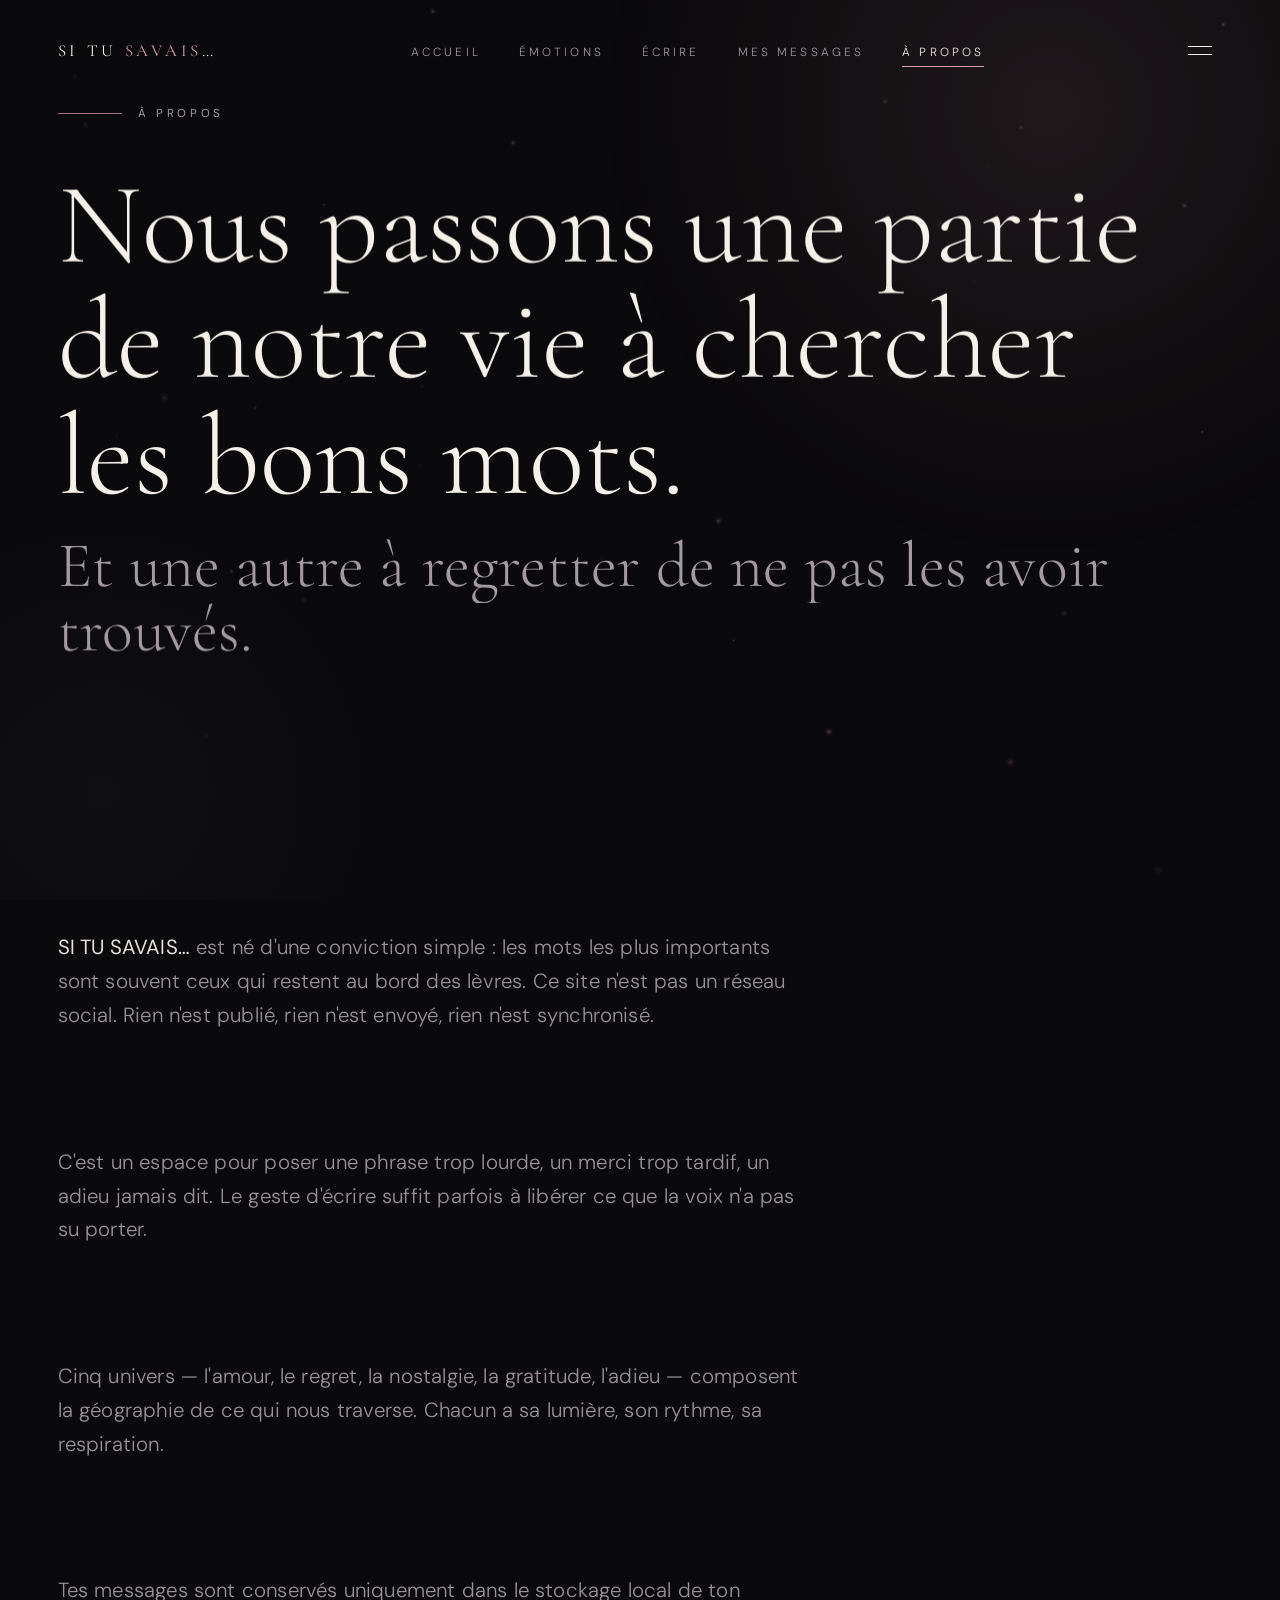
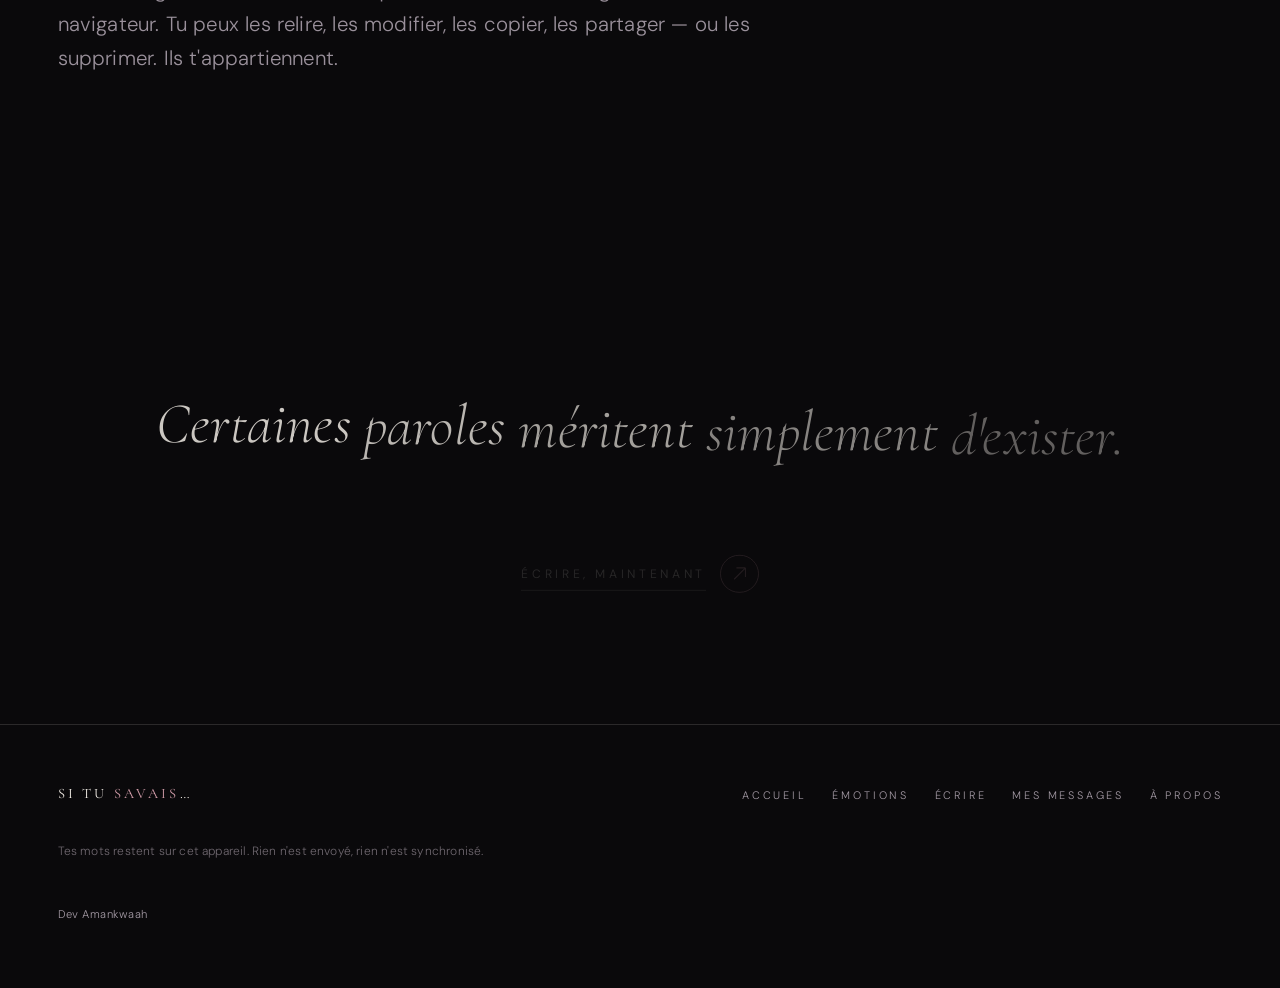
==== commit 51484149: "feat: add developer credit in footer" ====
--- a/a-propos.html
+++ b/a-propos.html
@@ -89,6 +89,7 @@
         </ul>
       </nav>
       <p class="footer-note">Tes mots restent sur cet appareil. Rien n'est envoyé, rien n'est synchronisé.</p>
+      <p class="footer-credit"><a href="https://amankwaah-prince.site/" target="_blank" rel="noopener noreferrer">Dev Amankwaah</a></p>
     </div>
   </footer>
   <script src="assets/vendor/gsap.min.js"></script>
--- a/css/main.css
+++ b/css/main.css
@@ -803,6 +803,9 @@
 .footer-inner nav a { font-size: 0.68rem; letter-spacing: 0.26em; text-transform: uppercase; color: var(--color-muted); transition: color 0.4s; }
 .footer-inner nav a:hover { color: var(--color-white); }
 .footer-note { width: 100%; margin-top: 0.6rem; color: rgba(164,154,165,0.65); font-size: 0.75rem; }
+.footer-credit { width: 100%; margin-top: 0.4rem; font-size: 0.7rem; letter-spacing: 0.04em; color: rgba(164,154,165,0.55); }
+.footer-credit a { color: var(--color-muted); transition: color 0.4s; }
+.footer-credit a:hover { color: var(--color-pink); }
 
 /* ---------- 22. Toast ---------- */
 .toast {
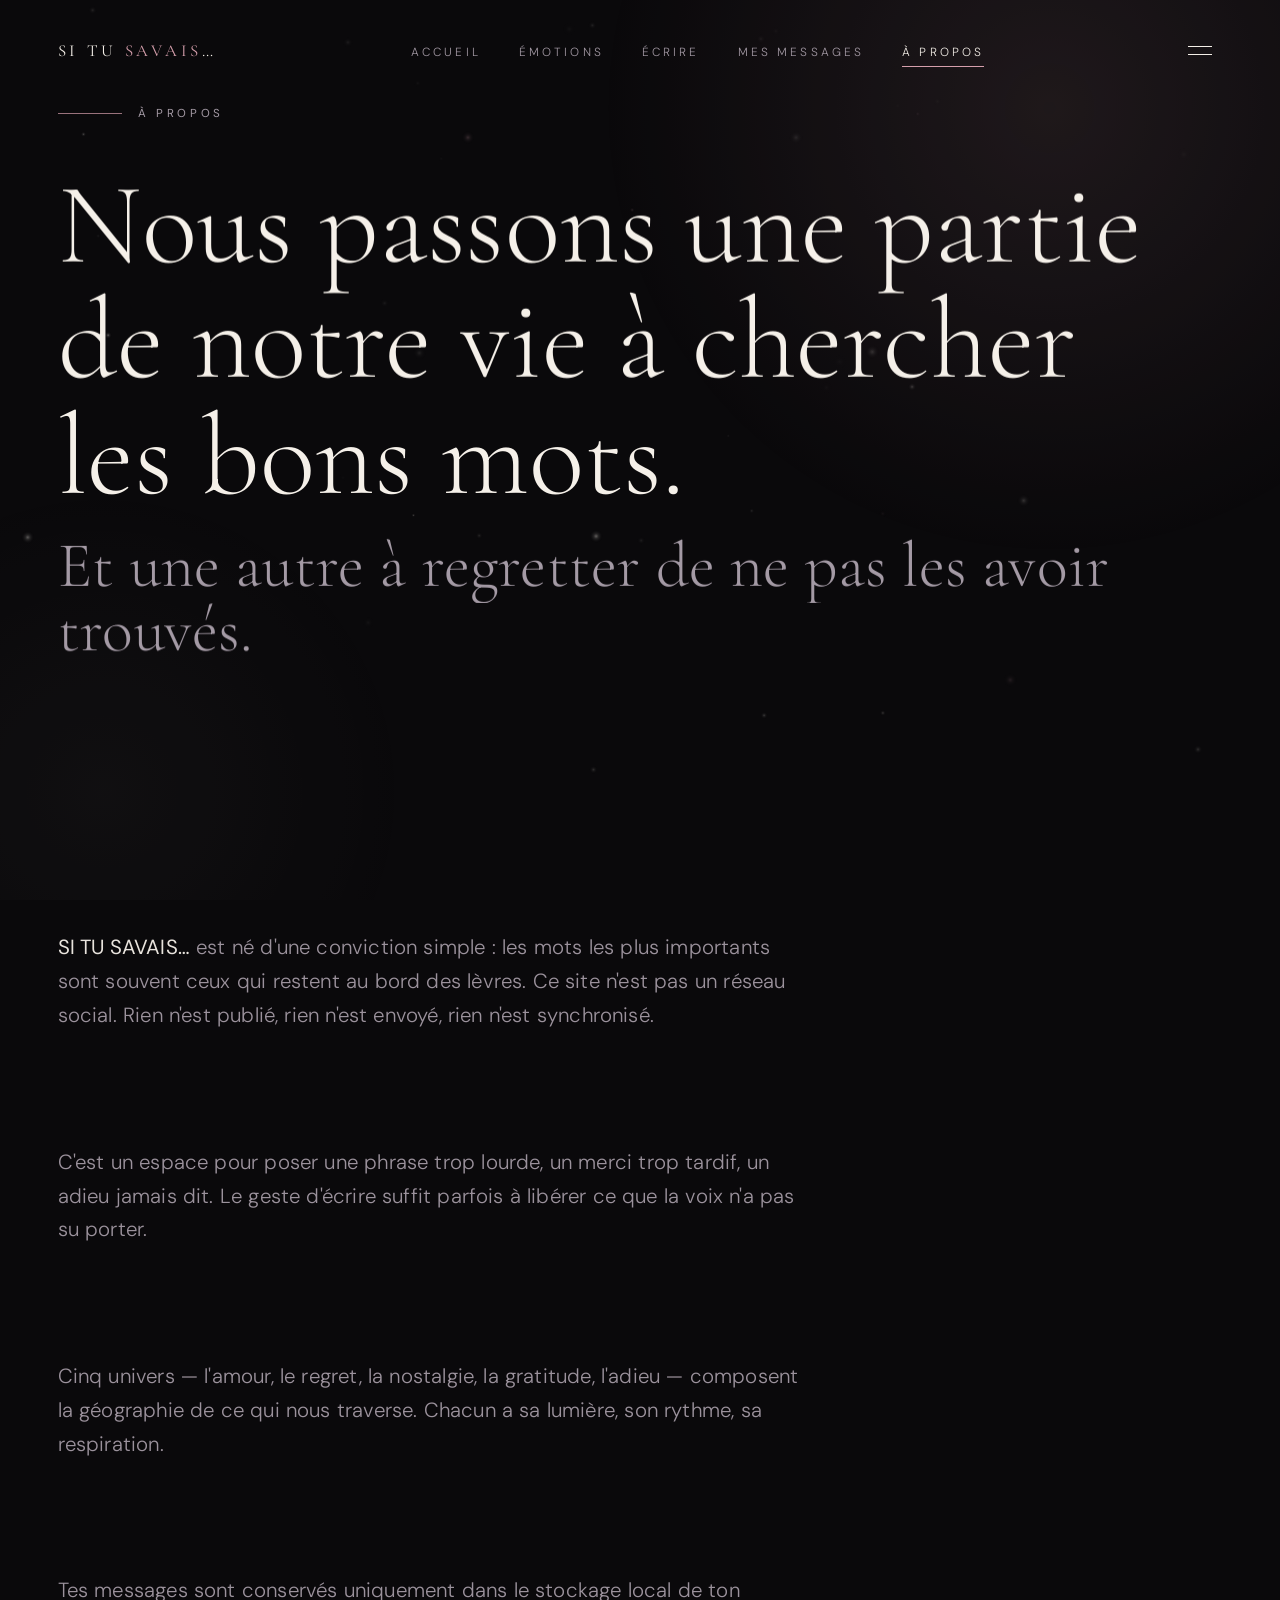
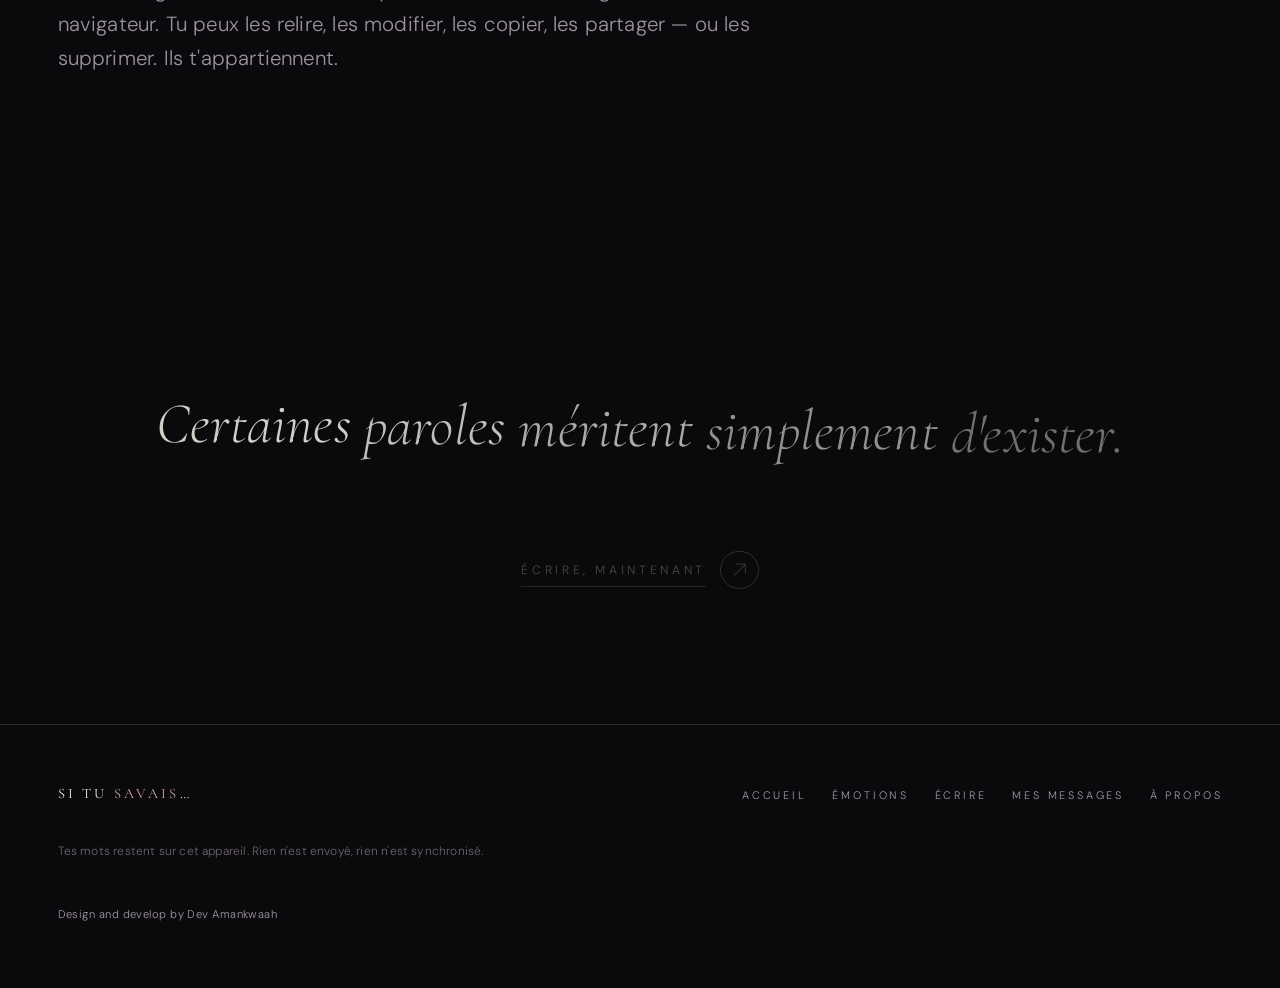
==== commit c43679af: "feat: update footer credit text to full version" ====
--- a/a-propos.html
+++ b/a-propos.html
@@ -89,7 +89,7 @@
         </ul>
       </nav>
       <p class="footer-note">Tes mots restent sur cet appareil. Rien n'est envoyé, rien n'est synchronisé.</p>
-      <p class="footer-credit"><a href="https://amankwaah-prince.site/" target="_blank" rel="noopener noreferrer">Dev Amankwaah</a></p>
+      <p class="footer-credit"><a href="https://amankwaah-prince.site/" target="_blank" rel="noopener noreferrer">Design and develop by Dev Amankwaah</a></p>
     </div>
   </footer>
   <script src="assets/vendor/gsap.min.js"></script>
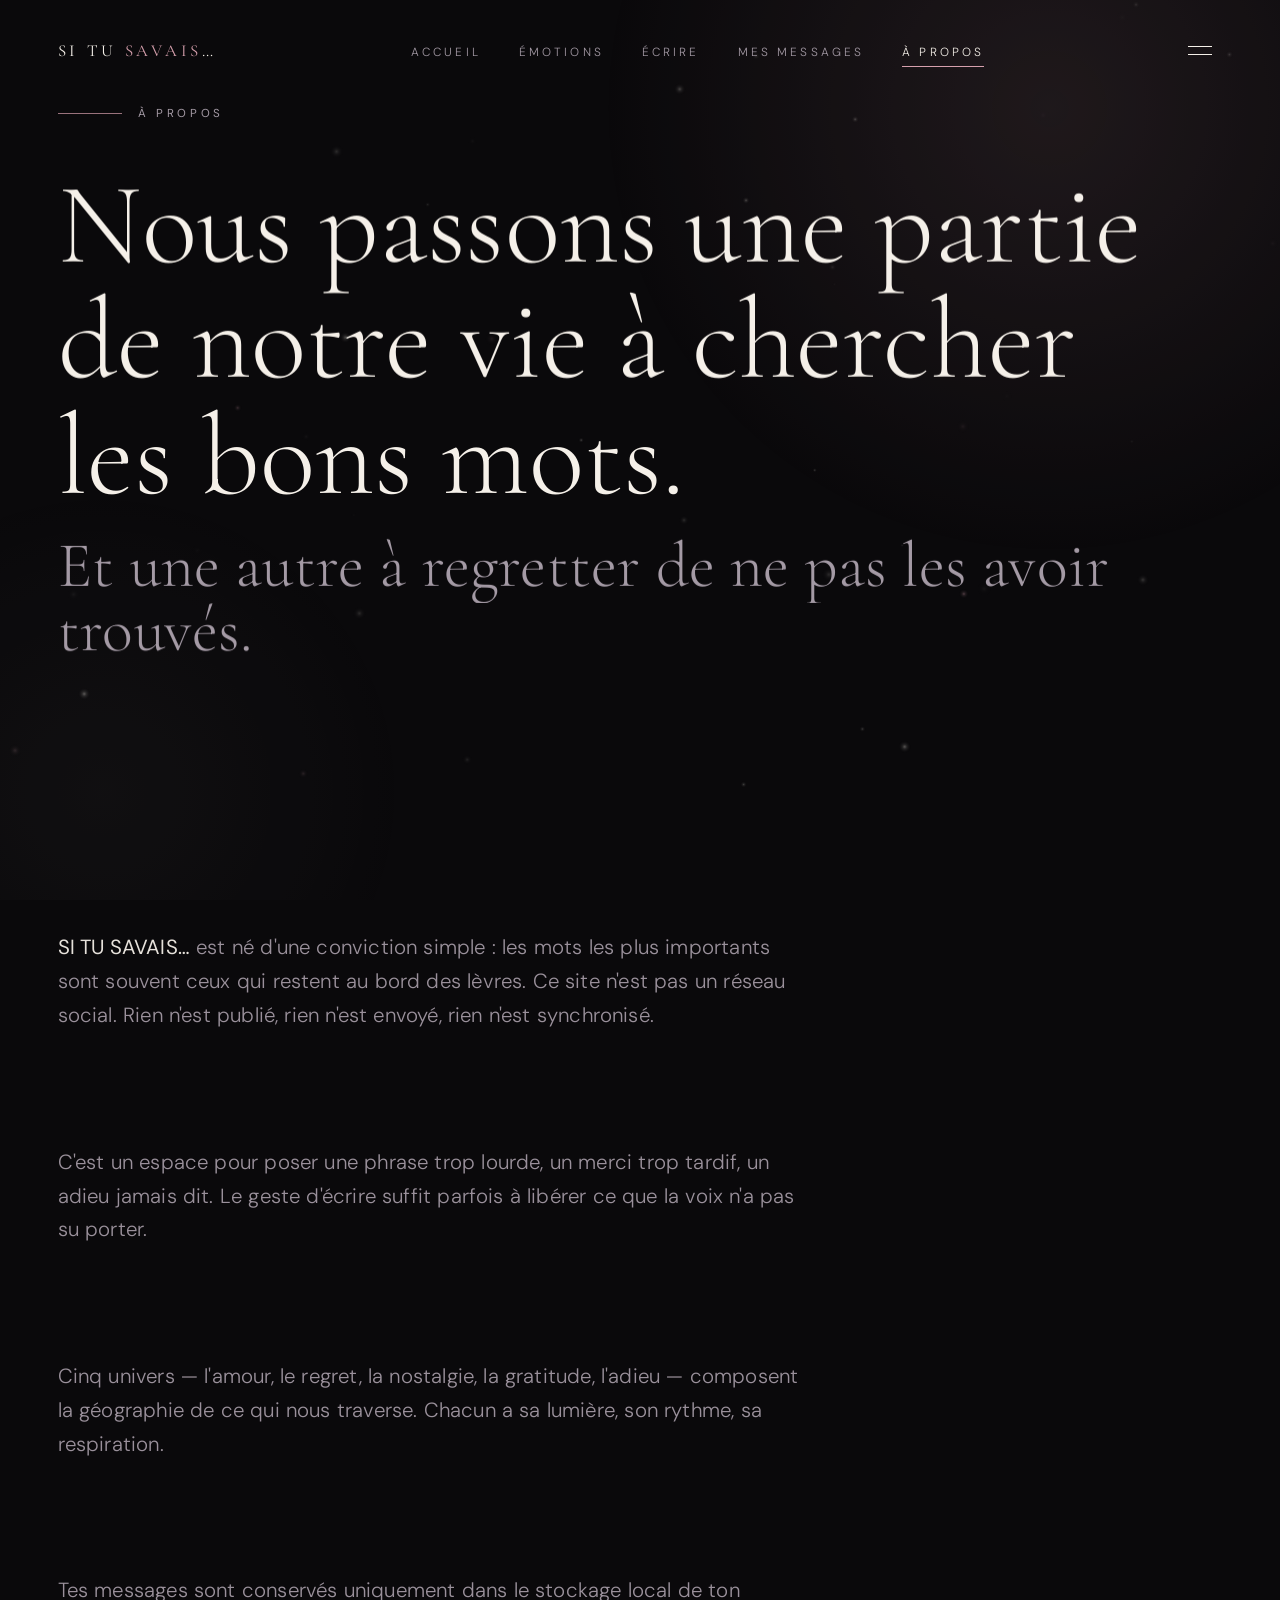
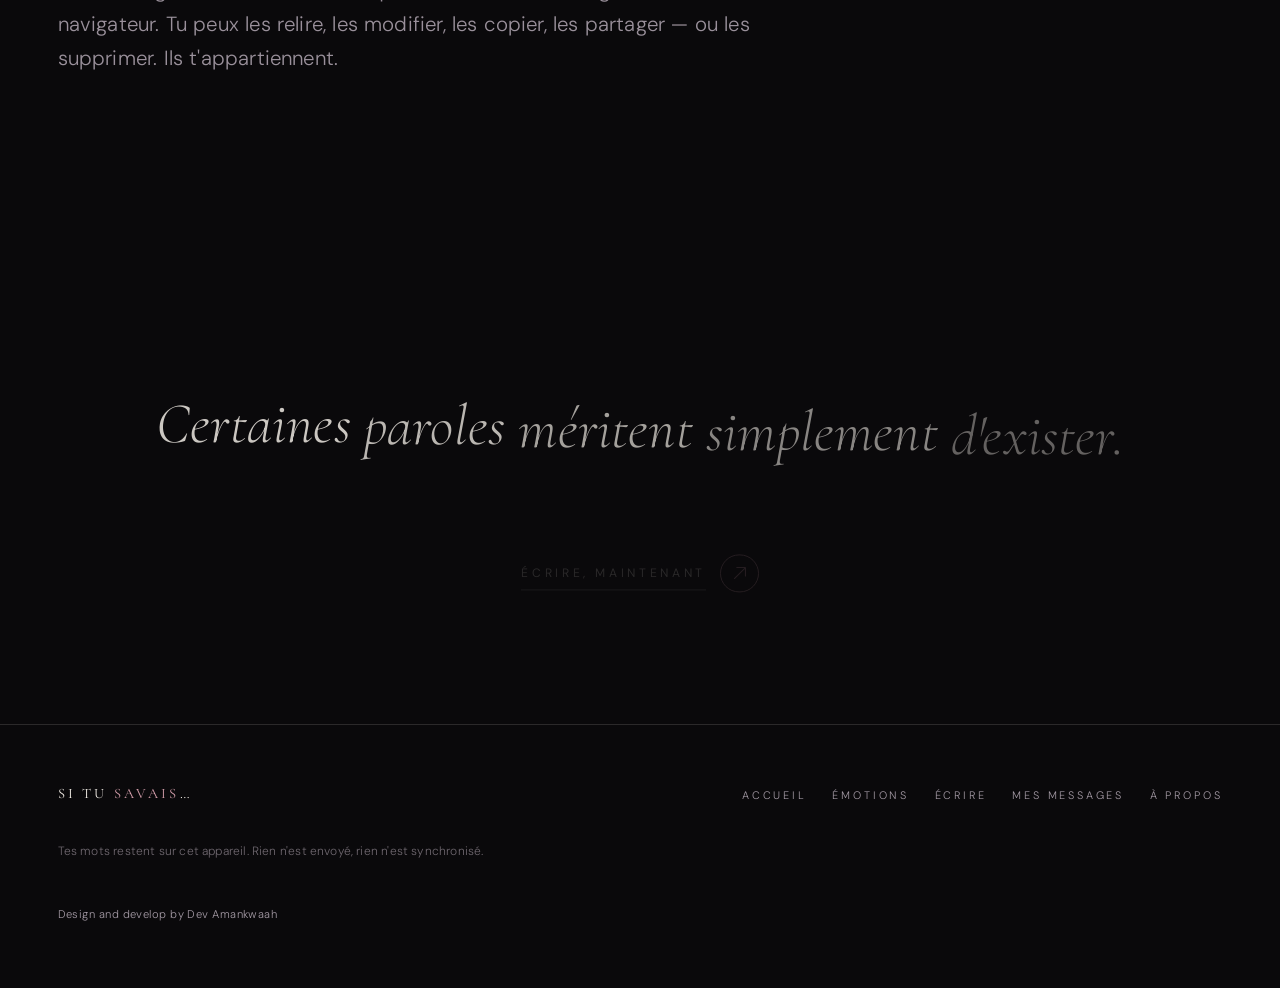
==== commit 2e7ea1a5: "feat: add Open Graph and Twitter Card meta tags for social sharing" ====
--- a/a-propos.html
+++ b/a-propos.html
@@ -6,6 +6,21 @@
   <title>À propos — SI TU SAVAIS…</title>
   <meta name="description" content="Pourquoi cet espace existe : certaines paroles méritent simplement d'exister.">
   <link rel="icon" href="data:image/svg+xml,%3Csvg xmlns='http://www.w3.org/2000/svg' viewBox='0 0 32 32'%3E%3Ccircle cx='16' cy='16' r='5' fill='#D6A0AD'/%3E%3C/svg%3E">
+
+  <!-- Open Graph / Facebook -->
+  <meta property="og:type" content="website">
+  <meta property="og:url" content="https://emottion.vercel.app/a-propos">
+  <meta property="og:title" content="À propos — SI TU SAVAIS…">
+  <meta property="og:description" content="Pourquoi cet espace existe : certaines paroles méritent simplement d'exister.">
+  <meta property="og:image" content="https://emottion.vercel.app/og-image.jpg">
+
+  <!-- Twitter -->
+  <meta property="twitter:card" content="summary_large_image">
+  <meta property="twitter:url" content="https://emottion.vercel.app/a-propos">
+  <meta property="twitter:title" content="À propos — SI TU SAVAIS…">
+  <meta property="twitter:description" content="Pourquoi cet espace existe : certaines paroles méritent simplement d'exister.">
+  <meta property="twitter:image" content="https://emottion.vercel.app/og-image.jpg">
+
   <link rel="preconnect" href="https://fonts.googleapis.com">
   <link rel="preconnect" href="https://fonts.gstatic.com" crossorigin>
   <link href="https://fonts.googleapis.com/css2?family=Cormorant+Garamond:ital,wght@0,300;0,400;0,500;1,300;1,400&family=DM+Sans:opsz,wght@9..40,300;9..40,400;9..40,500&display=swap" rel="stylesheet">
